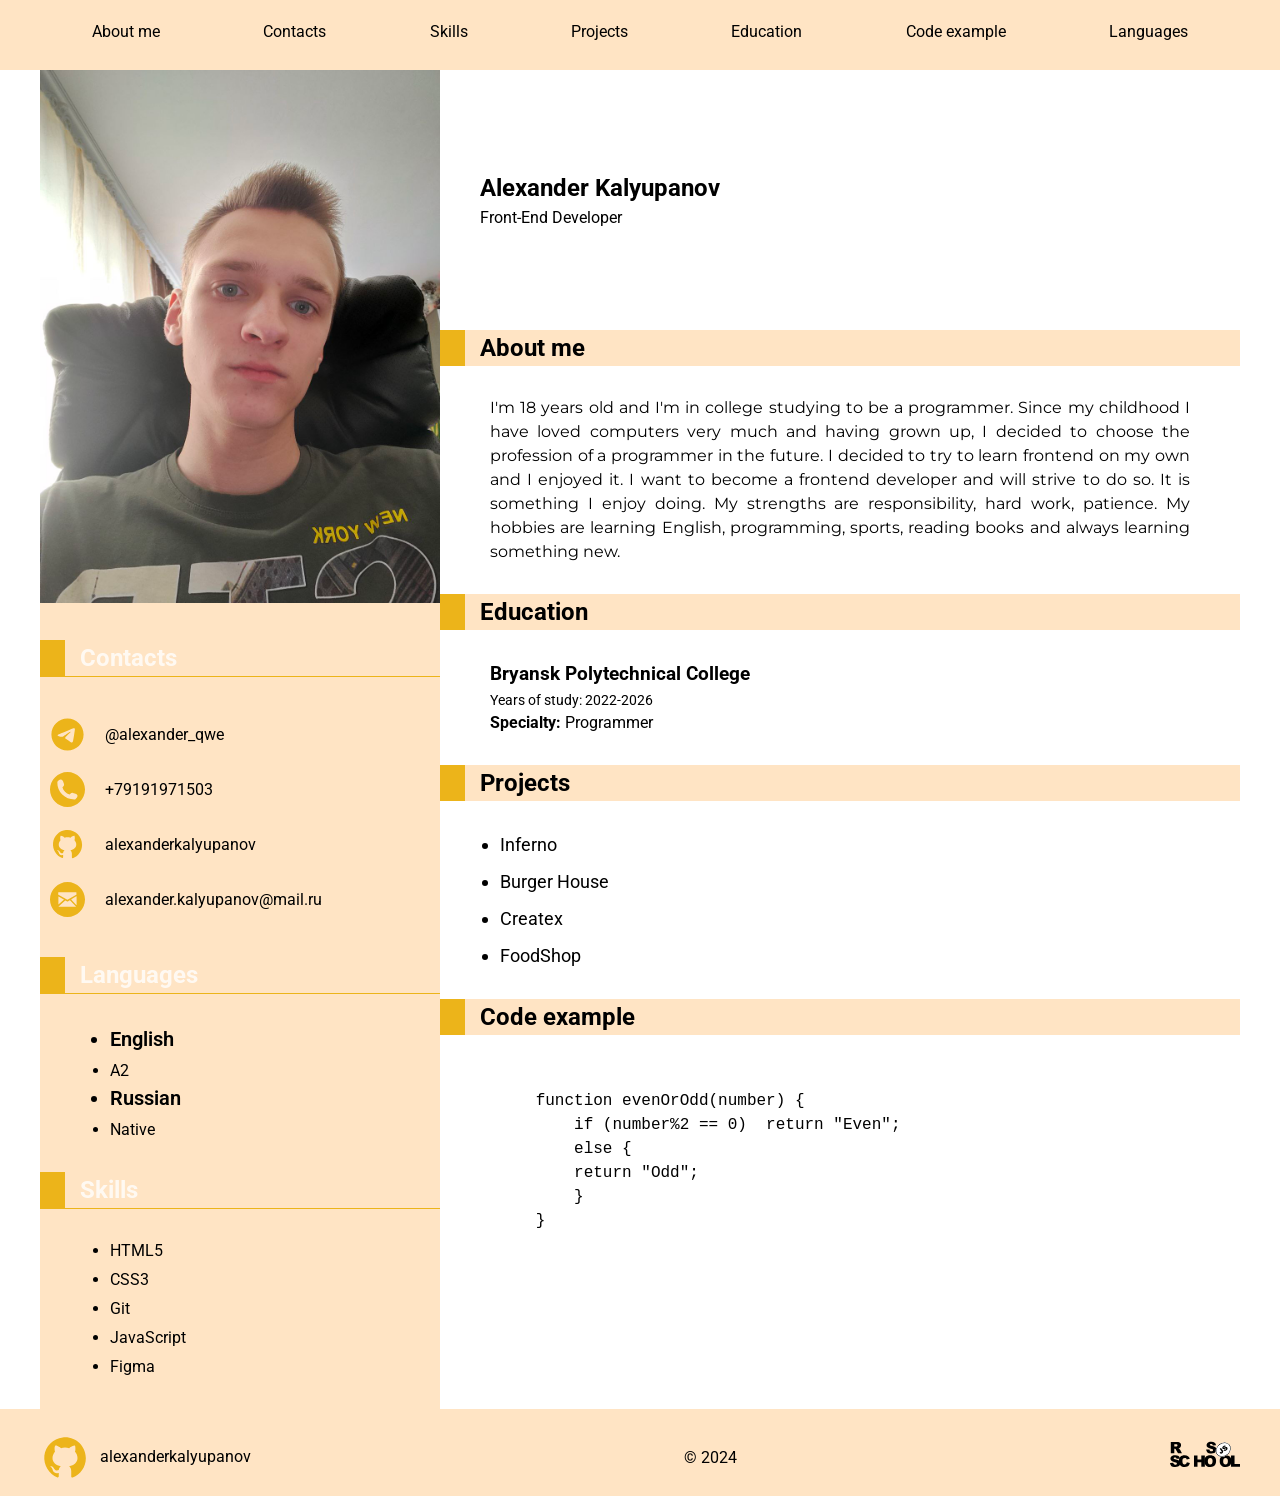
==== index.html @ 6692498a "fix: delete spaces" ====
<!DOCTYPE html>
<html lang="en">
<head>
    <meta charset="UTF-8">
    <meta name="viewport" content="width=device-width, initial-scale=1.0">
    <title>Document</title>
    <link rel="preconnect" href="https://fonts.googleapis.com">
    <link rel="preconnect" href="https://fonts.gstatic.com" crossorigin>
    <link href="https://fonts.googleapis.com/css2?family=Roboto:ital,wght@0,300;0,400;0,500;0,700;1,300;1,400;1,500;1,700&display=swap" rel="stylesheet">
    <link rel="preconnect" href="https://fonts.googleapis.com">
    <link rel="preconnect" href="https://fonts.gstatic.com" crossorigin>
    <link href="https://fonts.googleapis.com/css2?family=Montserrat:wght@100..900&display=swap" rel="stylesheet">
    <link rel="stylesheet" href="style.css">
</head>
<body>
    <header class="header">
        <div class="container">
            <nav class="nav">
                <ul class="nav-list">
                    <li class="list-item">
                        <a href="#about-me" class="list-item_link">About me</a>
                    </li>
                    <li class="list-item">
                        <a href="#contacts" class="list-item_link">Contacts</a>
                    </li>
                    <li class="list-item">
                        <a href="#skills" class="list-item_link">Skills</a>
                    </li>
                    <li class="list-item">
                        <a href="#projects" class="list-item_link">Projects</a>
                    </li>
                    <li class="list-item">
                        <a href="#education" class="list-item_link">Education</a>
                    </li>
                    <li class="list-item">
                        <a href="#code-example" class="list-item_link">Code example</a>
                    </li>
                    <li class="list-item">
                        <a href="#languages" class="list-item_link">Languages</a>
                    </li>
                </ul>
            </nav>
        </div>
    </header>
    <main class="main">
        <div class="container">
            <div class="main__box">
                <div class="left-side">
                    <div class="left-side__img">
                        <img class="left-img" src="assets/img/my_photo.jpg" alt="my photo">
                    </div>
                    <section class="contacts__info" id="contacts">
                        <div class="section__title title__left">
                            <h2>Contacts</h2>
                        </div>
                        <ul class="contacts__list">
                            <li class="contacts__item">
                                <img src="assets/icons/telegram.svg" alt="telegram logo" class="contacts__img" style="width: 35px; height: 35px;">
                                <a href="https://t.me/alexander_qwe" target="_blank" class="contacts__link">@alexander_qwe</a>
                            </li>
                            <li class="contacts__item">
                                <img src="assets/icons/phone.svg" alt="phone logo" class="contacts__img" style="width: 35px; height: 35px;">
                                <a href="tel:+79191971503" target="_blank" class="contacts__link">+79191971503</a>
                            </li>
                            <li class="contacts__item">
                                <img src="assets/icons/github.svg" alt="github logo" class="contacts__img" style="width: 35px; height: 35px;">
                                <a href="https://github.com/alexanderkalyupanov" target="_blank" class="contacts__link">alexanderkalyupanov</a>
                            </li>
                            <li class="contacts__item">
                                <img src="assets/icons/email.svg" alt="email logo"  class="contacts__img" style="width: 35px; height: 35px;">
                                <a href="mailto:alexander.kalyupanov@mail.ru" target="_blank" class="contacts__link">alexander.kalyupanov@mail.ru</a>
                            </li>
                        </ul>
                    </section>
                    <section class="languages" id="languages">
                        <div class="section__title title__left">
                            <h2>Languages</h2>
                        </div>
                        <ul class="languages__list">
                            <li class="languages__list--item">English</li>
                            <li><label class="languages__level">A2</label></li>
                            <li class="languages__list--item">Russian</li>
                            <li><label class="languages__level">Native</label></li>
                        </ul>
                    </section>
                    <section class="skills" id="skills">
                        <div class="section__title title__left">
                            <h2>Skills</h2>
                        </div>
                        <ul class="skills__list">
                            <li class="skills__list--item">HTML5</li>
                            <li class="skills__list--item">CSS3</li>
                            <li class="skills__list--item">Git</li>
                            <li class="skills__list--item">JavaScript</li>
                            <li class="skills__list--item">Figma</li>
                        </ul>
                    </section>
                </div>
                <div class="right-side">
                    <section class="side__info">
                        <h1 class="side__title">Alexander Kalyupanov</h1>
                        <p>Front-End Developer</p>
                    </section>
                    <section class="about__me" id="about-me">
                        <div class="section__title">
                            <h2>About me</h2>
                        </div>
                        <div class="about__me--content">
                            <p>I'm 18 years old and I'm in college studying to be a programmer. Since my childhood I have loved computers very much and having grown up, I decided to choose the profession of a programmer in the future. I decided to try to learn frontend on my own and I enjoyed it. I want to become a frontend developer and will strive to do so. It is something I enjoy doing. My strengths are responsibility, hard work, patience.  My hobbies are learning English, programming, sports, reading books and always learning something new.</p> 
                        </div>
                    </section>
                    <section class="education" id="education">
                        <div class="section__title">
                            <h2>Education</h2>
                        </div>
                        <div class="education__info">
                            <h3 class="education__title">Bryansk Polytechnical College</h3>
                            <p class="education__term-study">Years of study: 2022-2026</p>
                            <p class="education__specialty"><b>Specialty:</b> Programmer</p>
                        </div>
                    </section>
                    <section class="projects" id="projects">
                        <div class="section__title">
                            <h2>Projects</h2>
                        </div>
                        <div class="projects__info">
                            <ul class="projects__list">
                                <li class="projects__list--item">
                                    <a href="https://alexanderkalyupanov.github.io/frontendblok/" target="_blank" class="projects__list--link">Inferno</a>
                                </li>
                                <li class="projects__list--item">
                                    <a href="https://alexanderkalyupanov.github.io/burgers/" target="_blank" class="projects__list--link">Burger House</a>
                                </li>
                                <li class="projects__list--item">
                                    <a href="https://alexanderkalyupanov.github.io/createx/" target="_blank" class="projects__list--link">Createx</a>
                                </li>
                                <li class="projects__list--item">
                                    <a href="https://alexanderkalyupanov.github.io/food-shops/" target="_blank" class="projects__list--link">FoodShop</a>
                                </li>
                            </ul>
                        </div>
                    </section>
                    <section class="code-example" id="code-example">
                        <div class="section__title">
                            <h2>Code example</h2>
                        </div>
                        <div class="code-example__box">
                            <pre class="pre">
                                <code>
                                    function evenOrOdd(number) {
                                        if (number%2 == 0)  return "Even";
                                        else {
                                        return "Odd";
                                        }
                                    }
                                </code>
                            </pre>
                        </div>
                    </section>
                </div>
            </div>
        </div>
    </main>
    <footer class="footer">
        <div class="container">
            <div class="footer__box">
                <div class="footer__item">
                    <img src="assets/icons/github.svg" alt="github logo" class="contacts__img" style="width: 50px; height: 50px;">
                    <a href="https://github.com/alexanderkalyupanov" target="_blank" class="footer__link">alexanderkalyupanov</a>
                </div>
                <div class="footer__item">
                    <p class="footer__year">© 2024</p>
                </div>
                <div class="footer__item">
                    <a href="https://rs.school/courses/javascript-ru" target="_blank" >
                        <img src="assets/icons/rsschool-logo.svg" alt="rsschool logo" class="footer__logo" style="width: 70px; height: 70px;">
                    </a>
                </div>
            </div>
        </div>
    </footer>
</body>
</html>
---- style.css ----
* {
    box-sizing: border-box;
    margin: 0;
    padding: 0;
}

html {
    scroll-behavior: smooth;
}

body {
    font-family: 'Roboto', sans-serif;
    font-size: 16px;
    line-height: 1.5;
    font-weight: 400;
}

.container {
    max-width: 1200px;
    margin: 0 auto;
}

.header {
    background-color: bisque;
    min-height: 70px;
}

.nav-list {
    display: flex;
    flex-wrap: wrap;
    justify-content: space-around;
    align-items: center;
    margin: 0;
    list-style: none;
    padding-top: 20px;
}

.list-item_link {
    text-decoration: none;
    color: black;
    cursor: pointer;
    transition: 0.3s;
}

.list-item_link:after,
.footer__link::after {
    display: block; 
    line-height: 1px;
    content: ""; 
    height: 2px; 
    width: 0%; 
    background-color: rgb(236, 180, 26); 
    transition: width 0.4s ease-in-out;
}

.list-item_link:hover:after,
.list-item_link:focus:after,
.footer__link:hover:after,
.footer__link:focus:after {
    width: 100%;
}

.main__box {
    display: grid;
    grid-template-columns: 400px 1fr;
}

.left-img {
    width: 400px;
}

.side__info {
    margin: 100px 40px;
}

.section__title {
    background-color: bisque;
    position: relative;
    font-weight: 600;
    padding-left: 40px;
    margin-bottom: 30px;
}

.section__title h2 {
    font-size: 24px;
    margin: 0;
    padding: 0;
}

.section__title::before {
    position: absolute;
    content: "";
    left: 0;
    top: 0;
    width: 25px;
    height: 100%;
    background-color: rgb(236, 180, 26);
}

.about__me--content {
    font-family: "Montserrat", sans-serif;
    padding: 0 50px;
    text-align: justify;
}

.about__me--content p {
    margin-bottom: 30px;
}

.left-side {
    background-color: bisque;
}

.contacts__img path {
    fill: rgb(236, 180, 26);
}

.contacts__list {
    display: flex;
    flex-direction: column;
    margin-bottom: 30px;
}

.contacts__item {
    padding: 10px;
    list-style-type: none;
    display: flex;
    align-items: center;
}

.contacts__link {
    text-decoration: none;
    color: black;
    cursor: pointer;
    margin-left: 20px;
}

.title__left {
    color: #ffffffc7;
    border-bottom: 1px solid rgb(236, 180, 26);
}

.title__left:first-child {
    margin-top: 30px;
}

.languages__list {
    padding-left: 70px;
    margin-bottom: 30px;
}

.languages__list--item {
    font-size: 20px;
    font-weight: 600;
    margin-bottom: 5px;
}

.languages__level {
    margin: 0;
}

.skills__list {
    padding-left: 70px;
    margin-bottom: 30px;
}

.skills__list--item {
    margin-bottom: 5px;
}

.education__info {
    padding: 0px 50px;
    margin-bottom: 30px;
}

.education__title {
    margin-bottom: 2px;
}

.education__term-study {
    font-size: 14px;
}

.projects__info {
    padding: 0 60px;
    margin-bottom: 30px;
}

.projects__list--item {
    font-size: 18px;
    margin-bottom: 10px;
}

.projects__list--link {
    text-decoration: none;
    color: black;
    cursor: pointer;
}

.pre {
    margin-left: -250px;
}

.footer {
    background-color: bisque;
    min-height: 70px;
}

.footer__box {
    display: flex;
    padding-top: 10px;
    justify-content: space-between;
    align-items: center;
}


.footer__item {
    display: flex;
    align-items: center;
}

.footer__link {
    transition: 0.3s;
    margin-left: 10px;
    text-decoration: none;
    color: black;
    cursor: pointer;
}
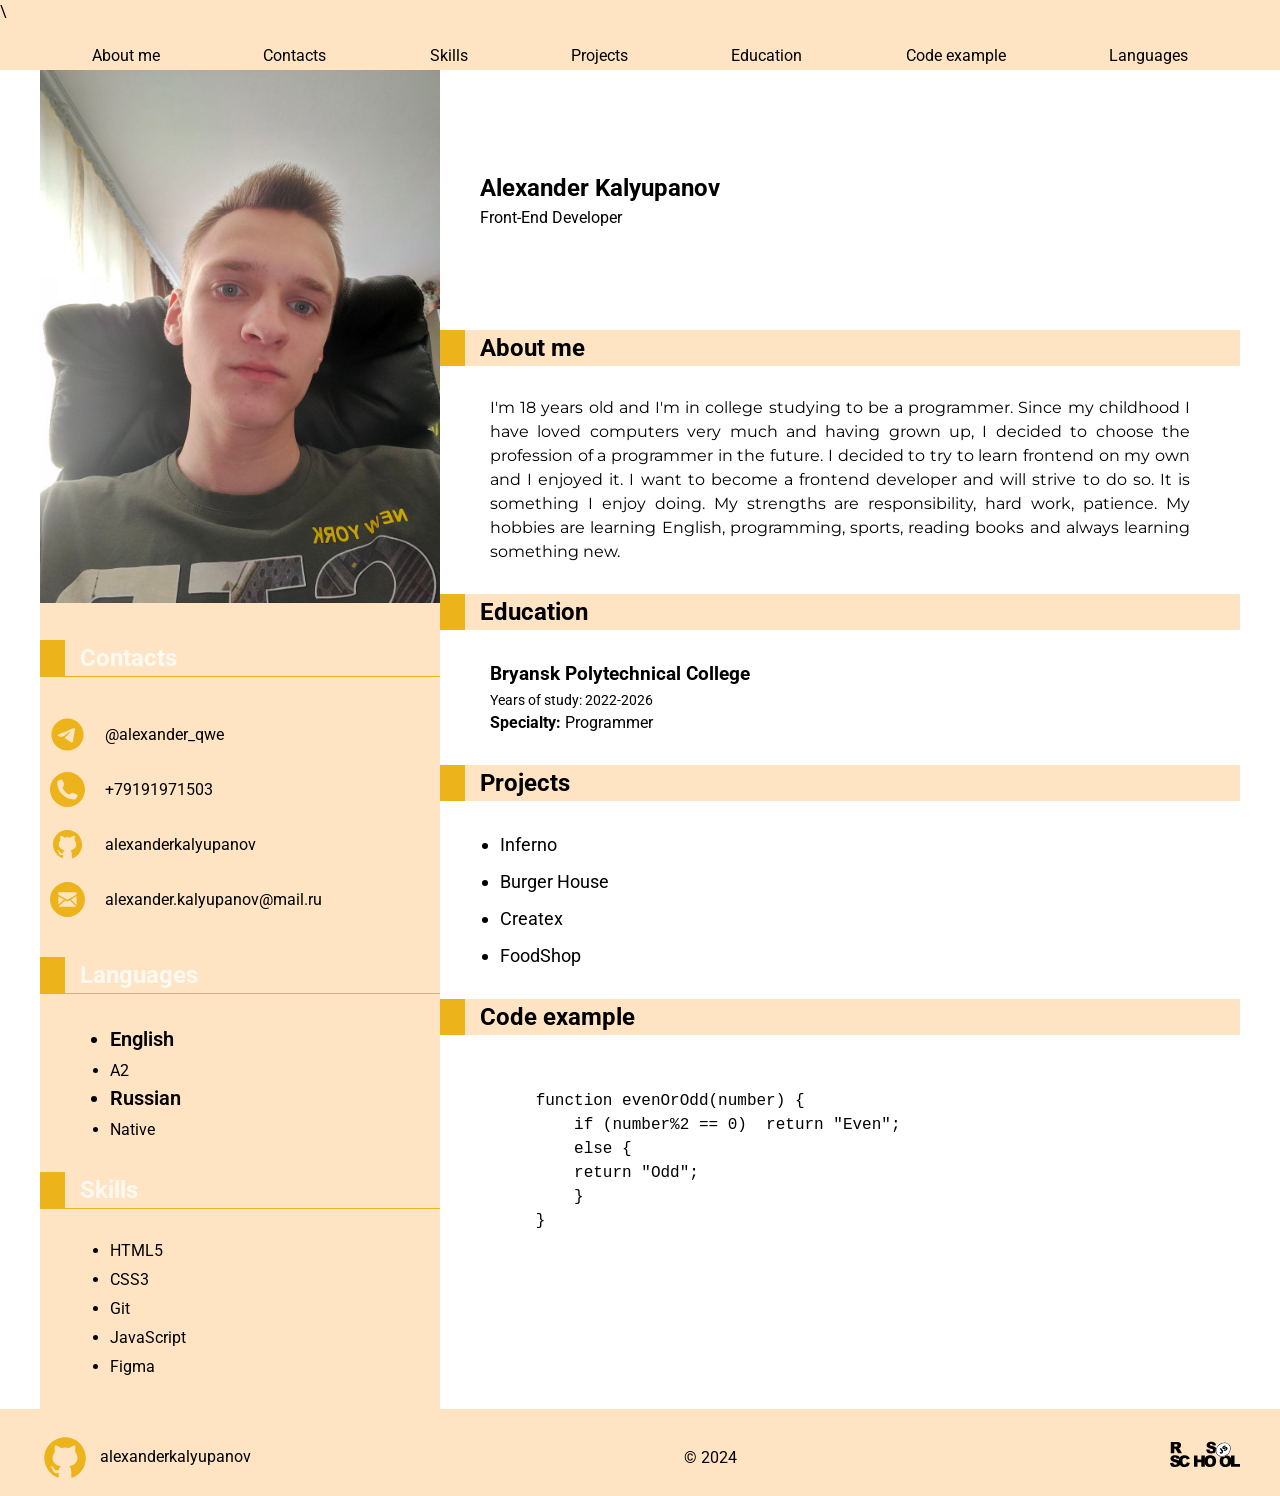
==== commit 4a0e3196: "fix: del two spaces" ====
--- a/index.html
+++ b/index.html
@@ -13,7 +13,7 @@
     <link rel="stylesheet" href="style.css">
 </head>
 <body>
-    <header class="header">
+    <header class="header">\
         <div class="container">
             <nav class="nav">
                 <ul class="nav-list">
@@ -55,19 +55,19 @@
                         </div>
                         <ul class="contacts__list">
                             <li class="contacts__item">
-                                <img src="assets/icons/telegram.svg" alt="telegram logo" class="contacts__img" style="width: 35px; height: 35px;">
+                                <img src="assets/icons/telegram.svg" alt="telegram logo" class="contacts__img">
                                 <a href="https://t.me/alexander_qwe" target="_blank" class="contacts__link">@alexander_qwe</a>
                             </li>
                             <li class="contacts__item">
-                                <img src="assets/icons/phone.svg" alt="phone logo" class="contacts__img" style="width: 35px; height: 35px;">
+                                <img src="assets/icons/phone.svg" alt="phone logo" class="contacts__img">
                                 <a href="tel:+79191971503" target="_blank" class="contacts__link">+79191971503</a>
                             </li>
                             <li class="contacts__item">
-                                <img src="assets/icons/github.svg" alt="github logo" class="contacts__img" style="width: 35px; height: 35px;">
+                                <img src="assets/icons/github.svg" alt="github logo" class="contacts__img">
                                 <a href="https://github.com/alexanderkalyupanov" target="_blank" class="contacts__link">alexanderkalyupanov</a>
                             </li>
                             <li class="contacts__item">
-                                <img src="assets/icons/email.svg" alt="email logo"  class="contacts__img" style="width: 35px; height: 35px;">
+                                <img src="assets/icons/email.svg" alt="email logo"  class="contacts__img">
                                 <a href="mailto:alexander.kalyupanov@mail.ru" target="_blank" class="contacts__link">alexander.kalyupanov@mail.ru</a>
                             </li>
                         </ul>
@@ -165,7 +165,7 @@
         <div class="container">
             <div class="footer__box">
                 <div class="footer__item">
-                    <img src="assets/icons/github.svg" alt="github logo" class="contacts__img" style="width: 50px; height: 50px;">
+                    <img src="assets/icons/github.svg" alt="github logo" class="contacts__img">
                     <a href="https://github.com/alexanderkalyupanov" target="_blank" class="footer__link">alexanderkalyupanov</a>
                 </div>
                 <div class="footer__item">
@@ -173,7 +173,7 @@
                 </div>
                 <div class="footer__item">
                     <a href="https://rs.school/courses/javascript-ru" target="_blank" >
-                        <img src="assets/icons/rsschool-logo.svg" alt="rsschool logo" class="footer__logo" style="width: 70px; height: 70px;">
+                        <img src="assets/icons/rsschool-logo.svg" alt="rsschool logo" class="footer__logo">
                     </a>
                 </div>
             </div>
--- a/style.css
+++ b/style.css
@@ -1,229 +1,242 @@
-
 * {
-    box-sizing: border-box;
-    margin: 0;
-    padding: 0;
+  box-sizing: border-box;
+  margin: 0;
+  padding: 0;
 }
 
 html {
-    scroll-behavior: smooth;
+  scroll-behavior: smooth;
 }
 
 body {
-    font-family: 'Roboto', sans-serif;
-    font-size: 16px;
-    line-height: 1.5;
-    font-weight: 400;
+  font-family: "Roboto", sans-serif;
+  font-size: 16px;
+  line-height: 1.5;
+  font-weight: 400;
 }
 
 .container {
-    max-width: 1200px;
-    margin: 0 auto;
+  max-width: 1200px;
+  margin: 0 auto;
 }
 
 .header {
-    background-color: bisque;
-    min-height: 70px;
+  background-color: bisque;
+  min-height: 70px;
 }
 
 .nav-list {
-    display: flex;
-    flex-wrap: wrap;
-    justify-content: space-around;
-    align-items: center;
-    margin: 0;
-    list-style: none;
-    padding-top: 20px;
+  display: flex;
+  flex-wrap: wrap;
+  justify-content: space-around;
+  align-items: center;
+  margin: 0;
+  list-style: none;
+  padding-top: 20px;
 }
 
 .list-item_link {
-    text-decoration: none;
-    color: black;
-    cursor: pointer;
-    transition: 0.3s;
+  text-decoration: none;
+  color: black;
+  cursor: pointer;
+  transition: 0.3s;
 }
 
 .list-item_link:after,
 .footer__link::after {
-    display: block; 
-    line-height: 1px;
-    content: ""; 
-    height: 2px; 
-    width: 0%; 
-    background-color: rgb(236, 180, 26); 
-    transition: width 0.4s ease-in-out;
+  display: block;
+  line-height: 1px;
+  content: "";
+  height: 2px;
+  width: 0%;
+  background-color: rgb(236, 180, 26);
+  transition: width 0.4s ease-in-out;
 }
 
 .list-item_link:hover:after,
 .list-item_link:focus:after,
 .footer__link:hover:after,
 .footer__link:focus:after {
-    width: 100%;
+  width: 100%;
 }
 
 .main__box {
-    display: grid;
-    grid-template-columns: 400px 1fr;
+  display: grid;
+  grid-template-columns: 400px 1fr;
 }
 
 .left-img {
-    width: 400px;
+  width: 400px;
 }
 
 .side__info {
-    margin: 100px 40px;
+  margin: 100px 40px;
 }
 
 .section__title {
-    background-color: bisque;
-    position: relative;
-    font-weight: 600;
-    padding-left: 40px;
-    margin-bottom: 30px;
+  background-color: bisque;
+  position: relative;
+  font-weight: 600;
+  padding-left: 40px;
+  margin-bottom: 30px;
 }
 
 .section__title h2 {
-    font-size: 24px;
-    margin: 0;
-    padding: 0;
+  font-size: 24px;
+  margin: 0;
+  padding: 0;
 }
 
 .section__title::before {
-    position: absolute;
-    content: "";
-    left: 0;
-    top: 0;
-    width: 25px;
-    height: 100%;
-    background-color: rgb(236, 180, 26);
+  position: absolute;
+  content: "";
+  left: 0;
+  top: 0;
+  width: 25px;
+  height: 100%;
+  background-color: rgb(236, 180, 26);
 }
 
 .about__me--content {
-    font-family: "Montserrat", sans-serif;
-    padding: 0 50px;
-    text-align: justify;
+  font-family: "Montserrat", sans-serif;
+  padding: 0 50px;
+  text-align: justify;
 }
 
 .about__me--content p {
-    margin-bottom: 30px;
+  margin-bottom: 30px;
 }
 
 .left-side {
-    background-color: bisque;
+  background-color: bisque;
+}
+
+.contacts__img {
+  width: 50px;
+  height: 50px;
 }
 
 .contacts__img path {
-    fill: rgb(236, 180, 26);
+  fill: rgb(236, 180, 26);
 }
 
 .contacts__list {
-    display: flex;
-    flex-direction: column;
-    margin-bottom: 30px;
+  display: flex;
+  flex-direction: column;
+  margin-bottom: 30px;
 }
 
 .contacts__item {
-    padding: 10px;
-    list-style-type: none;
-    display: flex;
-    align-items: center;
+  padding: 10px;
+  list-style-type: none;
+  display: flex;
+  align-items: center;
+}
+
+.contacts__item img {
+  width: 35px;
+  height: 35px;
 }
 
 .contacts__link {
-    text-decoration: none;
-    color: black;
-    cursor: pointer;
-    margin-left: 20px;
+  text-decoration: none;
+  color: black;
+  cursor: pointer;
+  margin-left: 20px;
 }
 
 .title__left {
-    color: #ffffffc7;
-    border-bottom: 1px solid rgb(236, 180, 26);
+  color: #ffffffc7;
+  border-bottom: 1px solid rgb(236, 180, 26);
 }
 
 .title__left:first-child {
-    margin-top: 30px;
+  margin-top: 30px;
 }
 
 .languages__list {
-    padding-left: 70px;
-    margin-bottom: 30px;
+  padding-left: 70px;
+  margin-bottom: 30px;
 }
 
 .languages__list--item {
-    font-size: 20px;
-    font-weight: 600;
-    margin-bottom: 5px;
+  font-size: 20px;
+  font-weight: 600;
+  margin-bottom: 5px;
 }
 
 .languages__level {
-    margin: 0;
+  margin: 0;
 }
 
 .skills__list {
-    padding-left: 70px;
-    margin-bottom: 30px;
+  padding-left: 70px;
+  margin-bottom: 30px;
 }
 
 .skills__list--item {
-    margin-bottom: 5px;
+  margin-bottom: 5px;
 }
 
 .education__info {
-    padding: 0px 50px;
-    margin-bottom: 30px;
+  padding: 0px 50px;
+  margin-bottom: 30px;
 }
 
 .education__title {
-    margin-bottom: 2px;
+  margin-bottom: 2px;
 }
 
 .education__term-study {
-    font-size: 14px;
+  font-size: 14px;
 }
 
 .projects__info {
-    padding: 0 60px;
-    margin-bottom: 30px;
+  padding: 0 60px;
+  margin-bottom: 30px;
 }
 
 .projects__list--item {
-    font-size: 18px;
-    margin-bottom: 10px;
+  font-size: 18px;
+  margin-bottom: 10px;
 }
 
 .projects__list--link {
-    text-decoration: none;
-    color: black;
-    cursor: pointer;
+  text-decoration: none;
+  color: black;
+  cursor: pointer;
 }
 
 .pre {
-    margin-left: -250px;
+  margin-left: -250px;
 }
 
 .footer {
-    background-color: bisque;
-    min-height: 70px;
+  background-color: bisque;
+  min-height: 70px;
 }
 
 .footer__box {
-    display: flex;
-    padding-top: 10px;
-    justify-content: space-between;
-    align-items: center;
-}
-
+  display: flex;
+  padding-top: 10px;
+  justify-content: space-between;
+  align-items: center;
+}
 
 .footer__item {
-    display: flex;
-    align-items: center;
+  display: flex;
+  align-items: center;
+}
+
+.footer__logo {
+  width: 70px;
+  height: 70px;
 }
 
 .footer__link {
-    transition: 0.3s;
-    margin-left: 10px;
-    text-decoration: none;
-    color: black;
-    cursor: pointer;
-}+  transition: 0.3s;
+  margin-left: 10px;
+  text-decoration: none;
+  color: black;
+  cursor: pointer;
+}
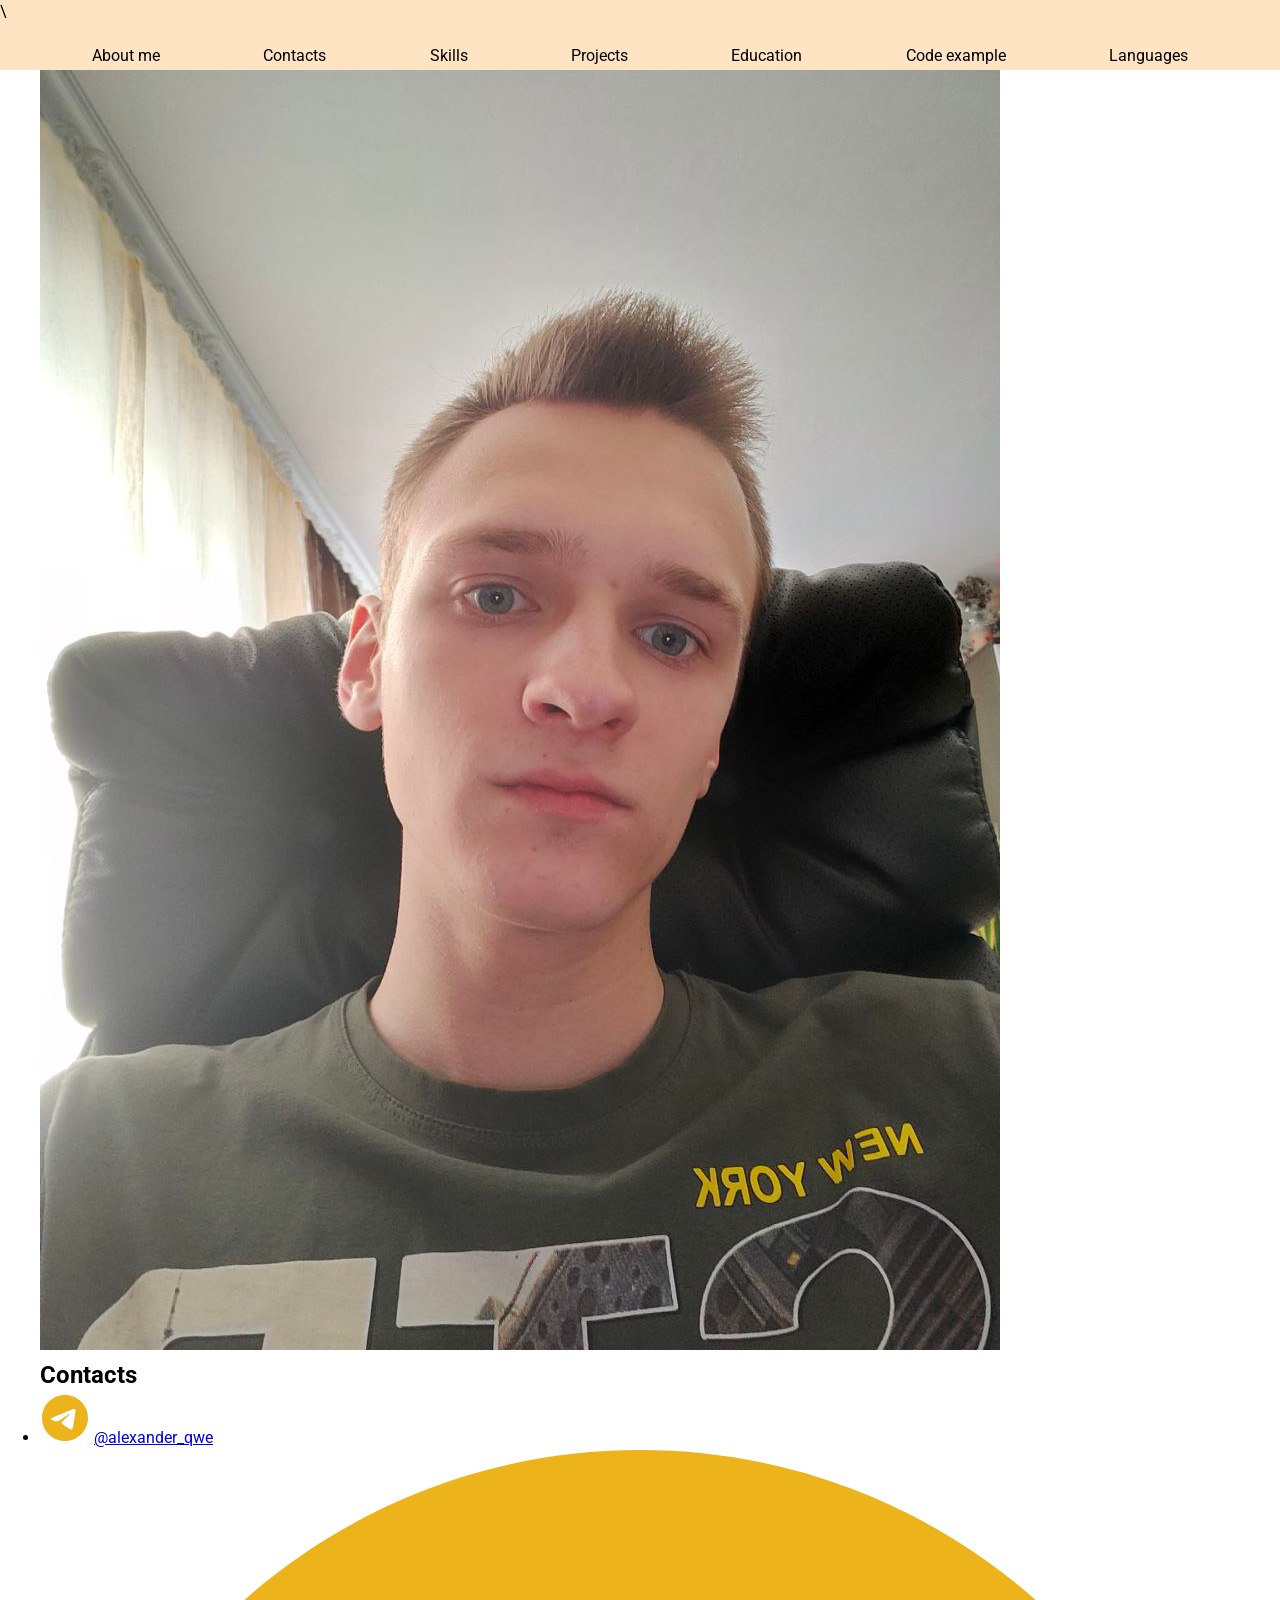
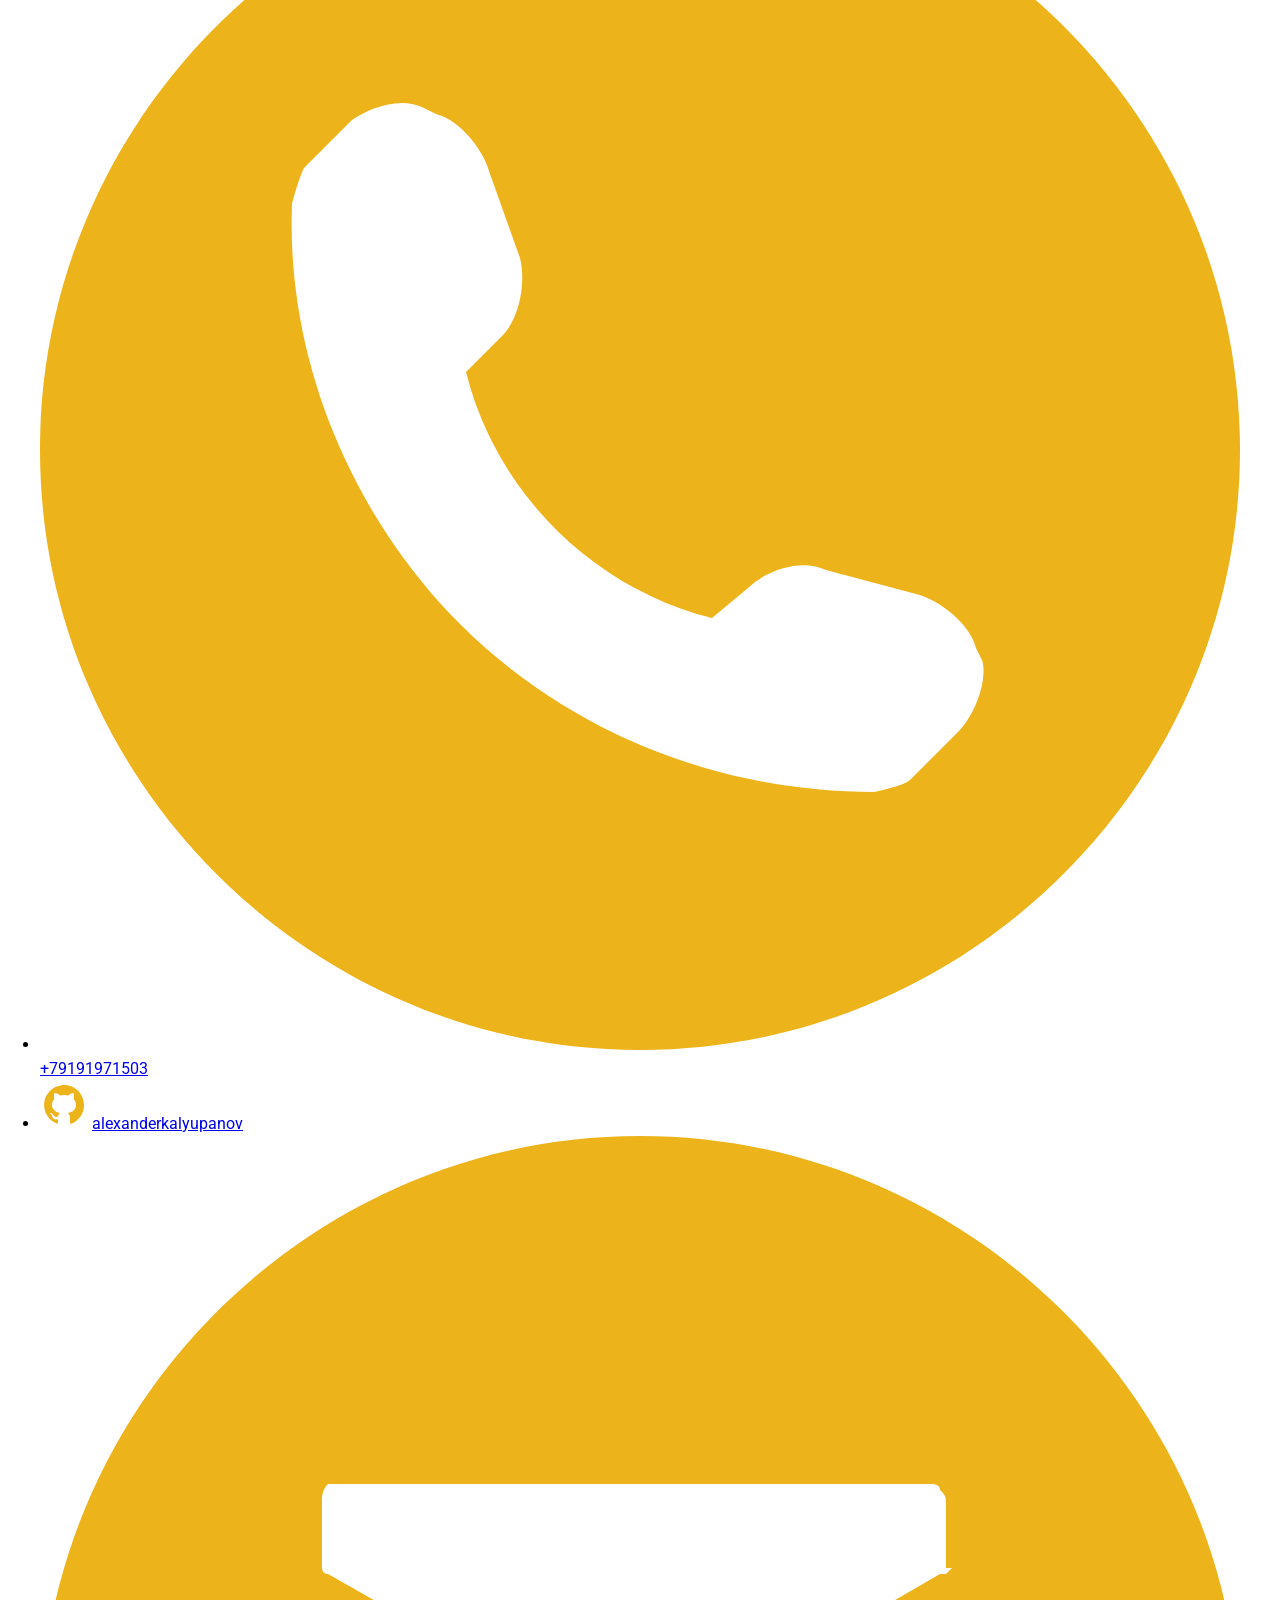
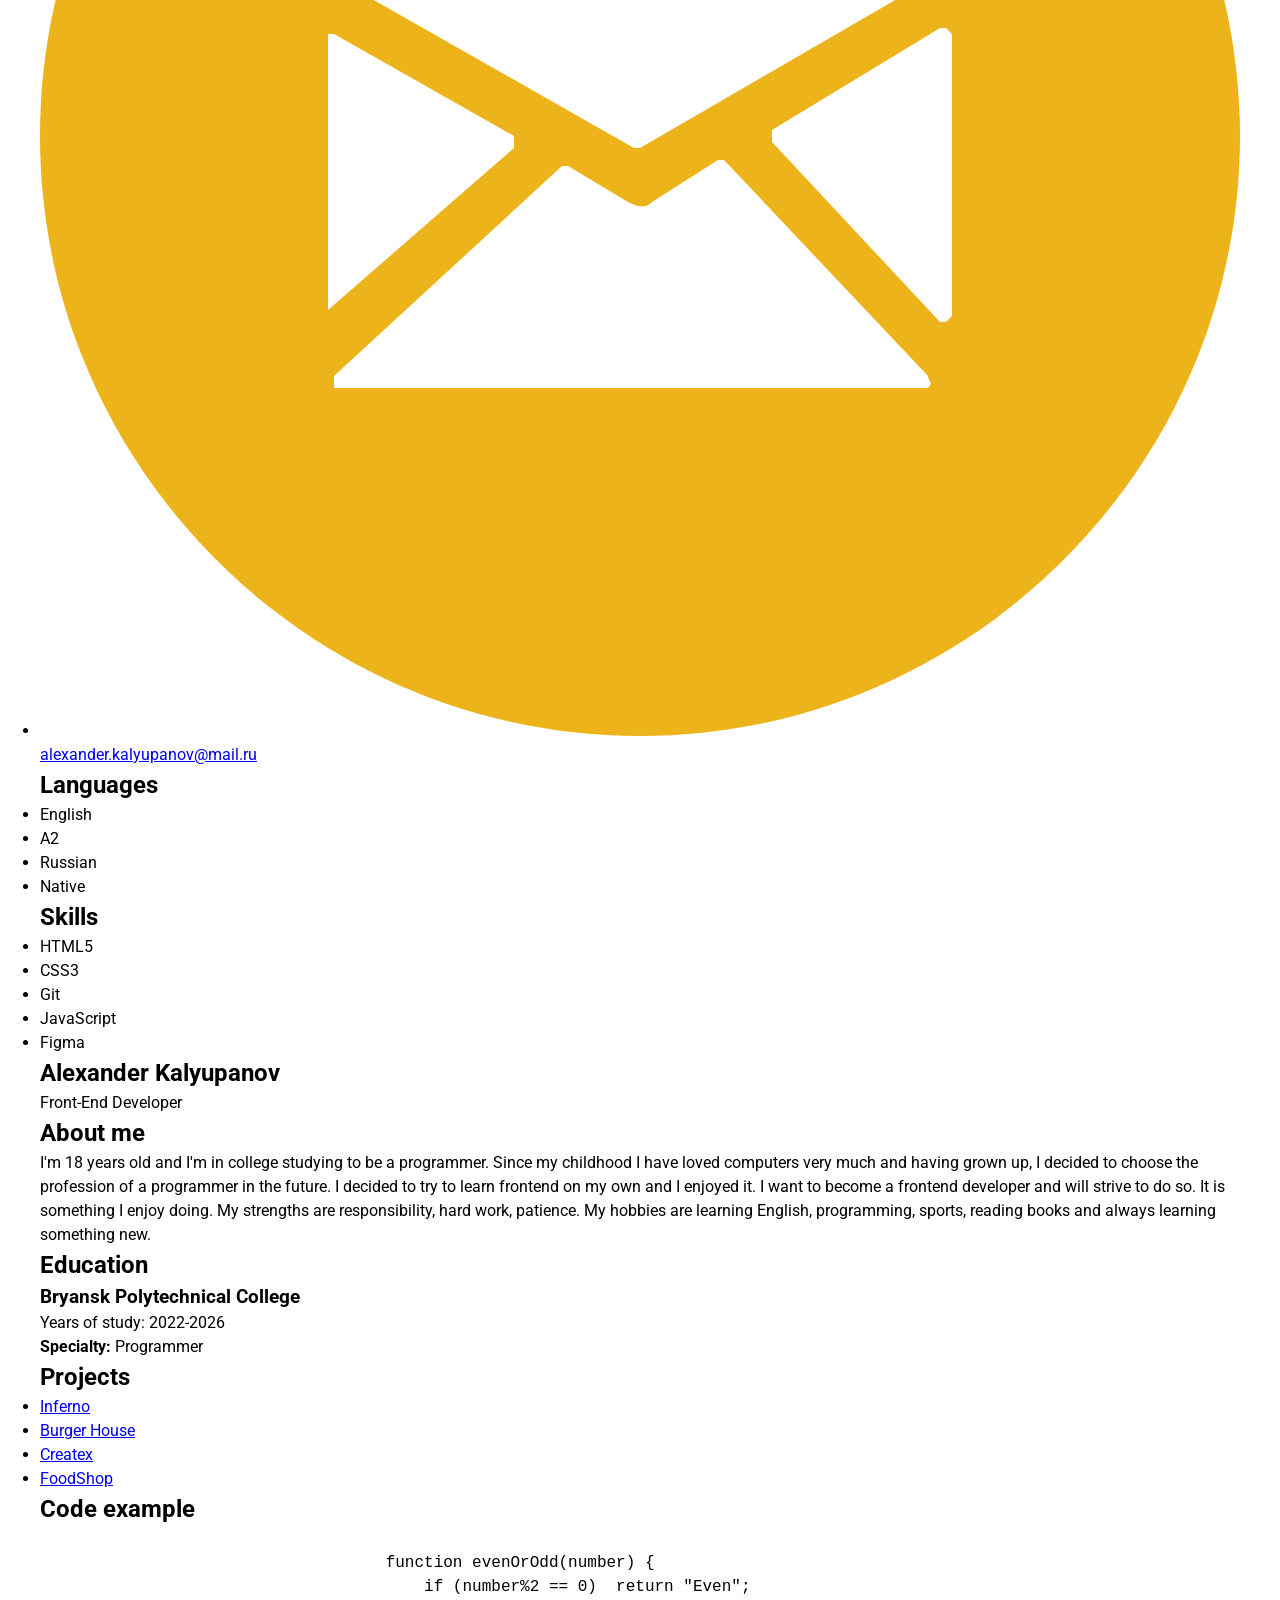
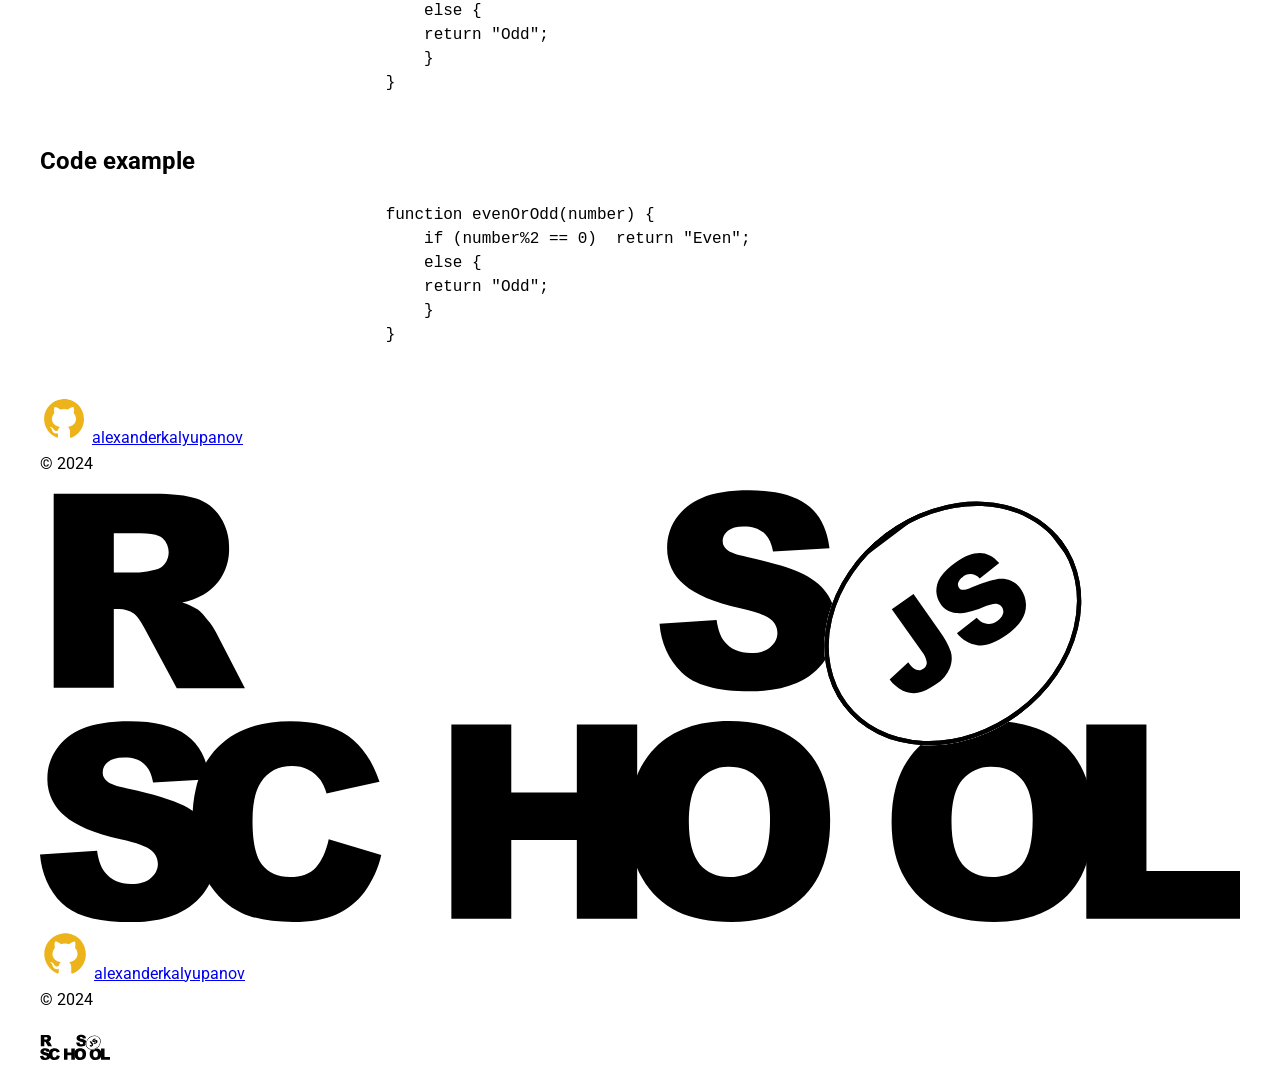
==== commit 98a5c3a6: "fix: merge conflicts" ====
--- a/index.html
+++ b/index.html
@@ -18,25 +18,25 @@
             <nav class="nav">
                 <ul class="nav-list">
                     <li class="list-item">
-                        <a href="#about-me" class="list-item_link">About me</a>
-                    </li>
-                    <li class="list-item">
-                        <a href="#contacts" class="list-item_link">Contacts</a>
-                    </li>
-                    <li class="list-item">
-                        <a href="#skills" class="list-item_link">Skills</a>
-                    </li>
-                    <li class="list-item">
-                        <a href="#projects" class="list-item_link">Projects</a>
-                    </li>
-                    <li class="list-item">
-                        <a href="#education" class="list-item_link">Education</a>
-                    </li>
-                    <li class="list-item">
-                        <a href="#code-example" class="list-item_link">Code example</a>
-                    </li>
-                    <li class="list-item">
-                        <a href="#languages" class="list-item_link">Languages</a>
+                        <a href="#about-meabout-me" class="list-item_link">About me</a>
+                    </li>
+                    <li class="list-item">
+                        <a href="#contactscontacts" class="list-item_link">Contacts</a>
+                    </li>
+                    <li class="list-item">
+                        <a href="#skillsskills" class="list-item_link">Skills</a>
+                    </li>
+                    <li class="list-item">
+                        <a href="#projectsprojects" class="list-item_link">Projects</a>
+                    </li>
+                    <li class="list-item">
+                        <a href="#educationeducation" class="list-item_link">Education</a>
+                    </li>
+                    <li class="list-item">
+                        <a href="#code-examplecode-example" class="list-item_link">Code example</a>
+                    </li>
+                    <li class="list-item">
+                        <a href="#languageslanguages" class="list-item_link">Languages</a>
                     </li>
                 </ul>
             </nav>
@@ -73,6 +73,7 @@
                         </ul>
                     </section>
                     <section class="languages" id="languages">
+                    <section class="languages" id="languages">
                         <div class="section__title title__left">
                             <h2>Languages</h2>
                         </div>
@@ -83,6 +84,7 @@
                             <li><label class="languages__level">Native</label></li>
                         </ul>
                     </section>
+                    <section class="skills" id="skills">
                     <section class="skills" id="skills">
                         <div class="section__title title__left">
                             <h2>Skills</h2>
@@ -109,6 +111,7 @@
                             <p>I'm 18 years old and I'm in college studying to be a programmer. Since my childhood I have loved computers very much and having grown up, I decided to choose the profession of a programmer in the future. I decided to try to learn frontend on my own and I enjoyed it. I want to become a frontend developer and will strive to do so. It is something I enjoy doing. My strengths are responsibility, hard work, patience.  My hobbies are learning English, programming, sports, reading books and always learning something new.</p> 
                         </div>
                     </section>
+                    <section class="education" id="education">
                     <section class="education" id="education">
                         <div class="section__title">
                             <h2>Education</h2>
@@ -157,6 +160,24 @@
                             </pre>
                         </div>
                     </section>
+                    <section class="code-example" id="code-example">
+                        <div class="section__title">
+                            <h2>Code example</h2>
+                        </div>
+                        <div class="code-example__box">
+                            <pre class="pre">
+                                <code>
+                                    function evenOrOdd(number) {
+                                        if (number%2 == 0)  return "Even";
+                                        else {
+                                        return "Odd";
+                                        }
+                                    }
+                                </code>
+                            </pre>
+             
+                        </div>
+                    </section>
                 </div>
             </div>
         </div>
@@ -174,6 +195,24 @@
                 <div class="footer__item">
                     <a href="https://rs.school/courses/javascript-ru" target="_blank" >
                         <img src="assets/icons/rsschool-logo.svg" alt="rsschool logo" class="footer__logo">
+                    </a>
+                </div>
+            </div>
+        </div>
+    </footer>
+    <footer class="footer">
+        <div class="container">
+            <div class="footer__box">
+                <div class="footer__item">
+                    <img src="assets/icons/github.svg" alt="github logo" class="contacts__img" style="width: 50px; height: 50px;">
+                    <a href="https://github.com/alexanderkalyupanov" target="_blank" class="footer__link">alexanderkalyupanov</a>
+                </div>
+                <div class="footer__item">
+                    <p class="footer__year">© 2024</p>
+                </div>
+                <div class="footer__item">
+                    <a href="https://rs.school/courses/javascript-ru" target="_blank" >
+                        <img src="assets/icons/rsschool-logo.svg" alt="rsschool logo" class="footer__logo" style="width: 70px; height: 70px;">
                     </a>
                 </div>
             </div>
@@ -182,3 +221,5 @@
 </body>
 </html>
 
+
+
--- a/style.css
+++ b/style.css
@@ -6,6 +6,10 @@
 
 html {
   scroll-behavior: smooth;
+}
+
+html {
+    scroll-behavior: smooth;
 }
 
 body {
@@ -40,6 +44,10 @@
   color: black;
   cursor: pointer;
   transition: 0.3s;
+    text-decoration: none;
+    color: black;
+    cursor: pointer;
+    transition: 0.3s;
 }
 
 .list-item_link:after,
@@ -51,6 +59,15 @@
   width: 0%;
   background-color: rgb(236, 180, 26);
   transition: width 0.4s ease-in-out;
+.list-item_link:after,
+.footer__link::after {
+    display: block; 
+    line-height: 1px;
+    content: ""; 
+    height: 2px; 
+    width: 0%; 
+    background-color: rgb(236, 180, 26); 
+    transition: width 0.4s ease-in-out;
 }
 
 .list-item_link:hover:after,
@@ -58,6 +75,10 @@
 .footer__link:hover:after,
 .footer__link:focus:after {
   width: 100%;
+.list-item_link:focus:after,
+.footer__link:hover:after,
+.footer__link:focus:after {
+    width: 100%;
 }
 
 .main__box {
@@ -124,6 +145,9 @@
   display: flex;
   flex-direction: column;
   margin-bottom: 30px;
+    display: flex;
+    flex-direction: column;
+    margin-bottom: 30px;
 }
 
 .contacts__item {
@@ -154,9 +178,15 @@
   margin-top: 30px;
 }
 
+.title__left:first-child {
+    margin-top: 30px;
+}
+
 .languages__list {
   padding-left: 70px;
   margin-bottom: 30px;
+    padding-left: 70px;
+    margin-bottom: 30px;
 }
 
 .languages__list--item {
@@ -172,6 +202,8 @@
 .skills__list {
   padding-left: 70px;
   margin-bottom: 30px;
+    padding-left: 70px;
+    margin-bottom: 30px;
 }
 
 .skills__list--item {
@@ -240,3 +272,34 @@
   color: black;
   cursor: pointer;
 }
+
+
+.pre {
+    margin-left: -250px;
+}
+
+.footer {
+    background-color: bisque;
+    min-height: 70px;
+}
+
+.footer__box {
+    display: flex;
+    padding-top: 10px;
+    justify-content: space-between;
+    align-items: center;
+}
+
+
+.footer__item {
+    display: flex;
+    align-items: center;
+}
+
+.footer__link {
+    transition: 0.3s;
+    margin-left: 10px;
+    text-decoration: none;
+    color: black;
+    cursor: pointer;
+}
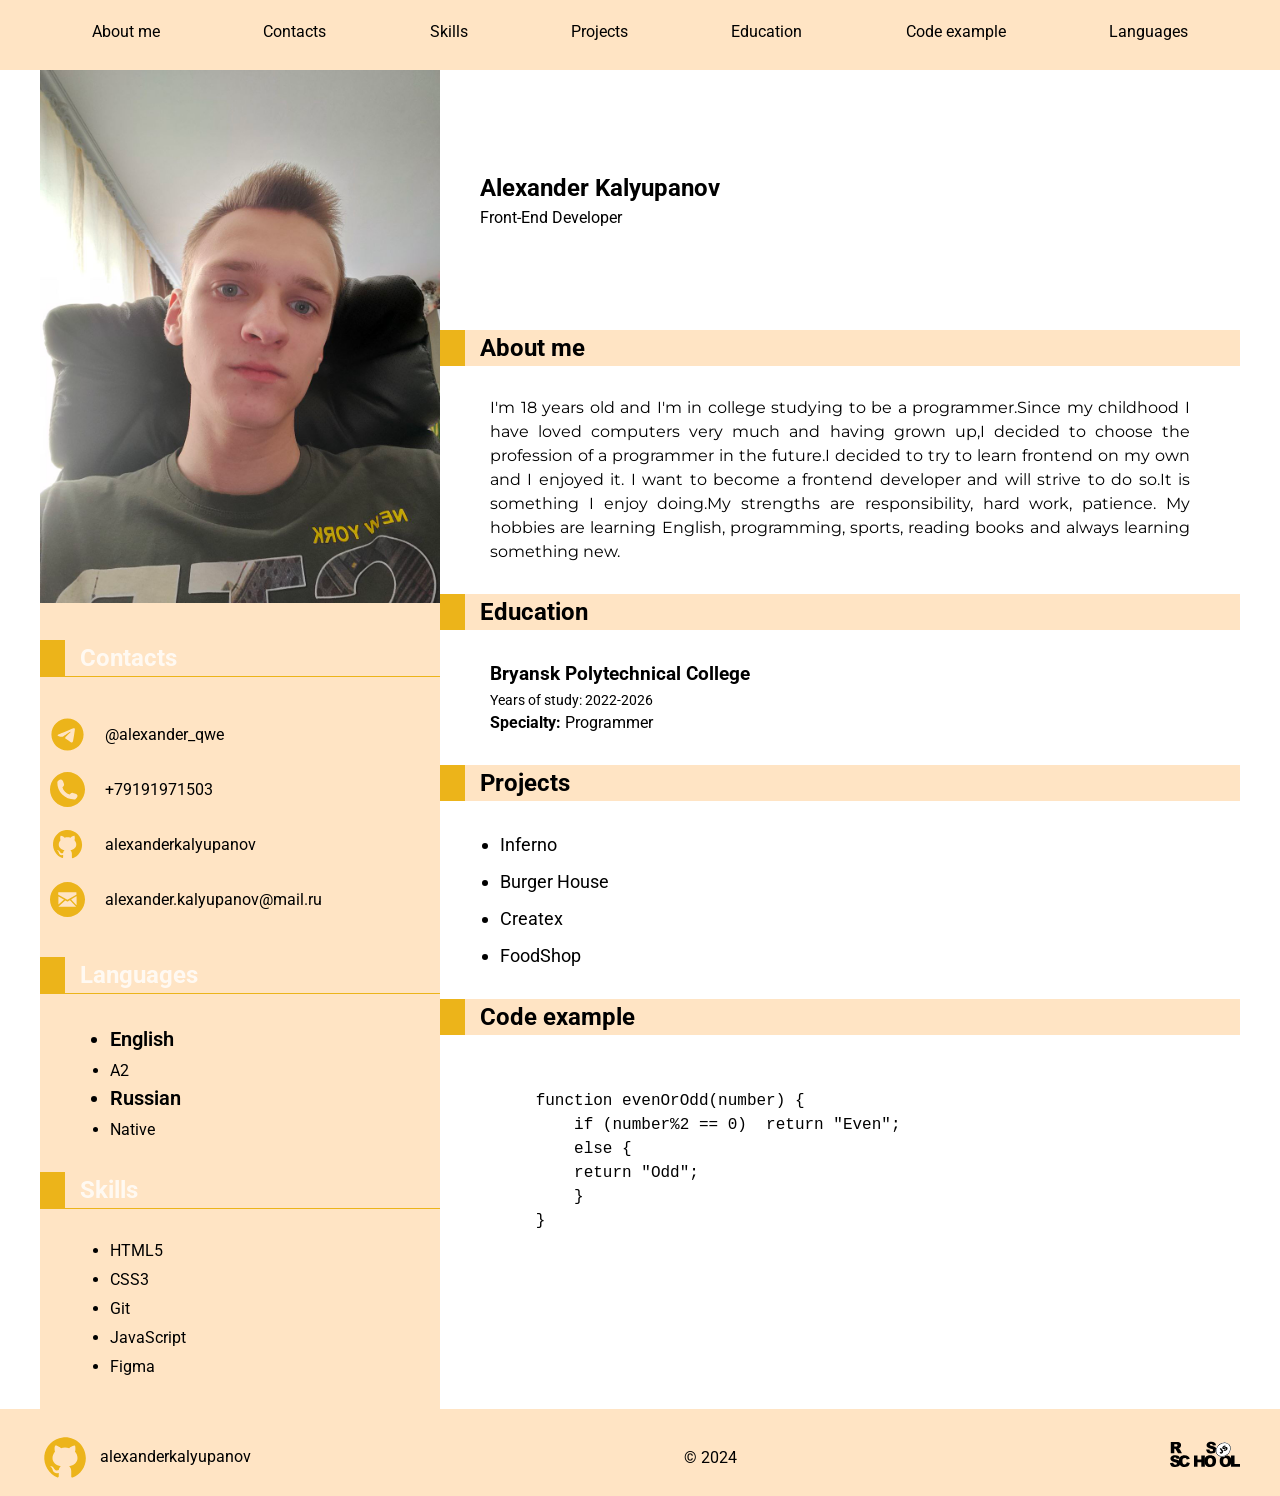
==== commit da7263ea: "fix: fix spaces" ====
--- a/index.html
+++ b/index.html
@@ -13,30 +13,30 @@
     <link rel="stylesheet" href="style.css">
 </head>
 <body>
-    <header class="header">\
+    <header class="header">
         <div class="container">
             <nav class="nav">
                 <ul class="nav-list">
                     <li class="list-item">
-                        <a href="#about-meabout-me" class="list-item_link">About me</a>
+                        <a href="#about-me" class="list-item_link">About me</a>
                     </li>
                     <li class="list-item">
-                        <a href="#contactscontacts" class="list-item_link">Contacts</a>
+                        <a href="#contacts" class="list-item_link">Contacts</a>
                     </li>
                     <li class="list-item">
-                        <a href="#skillsskills" class="list-item_link">Skills</a>
+                        <a href="#skills" class="list-item_link">Skills</a>
                     </li>
                     <li class="list-item">
-                        <a href="#projectsprojects" class="list-item_link">Projects</a>
+                        <a href="#project" class="list-item_link">Projects</a>
                     </li>
                     <li class="list-item">
-                        <a href="#educationeducation" class="list-item_link">Education</a>
+                        <a href="#education" class="list-item_link">Education</a>
                     </li>
                     <li class="list-item">
-                        <a href="#code-examplecode-example" class="list-item_link">Code example</a>
+                        <a href="#code-example" class="list-item_link">Code example</a>
                     </li>
                     <li class="list-item">
-                        <a href="#languageslanguages" class="list-item_link">Languages</a>
+                        <a href="#languages" class="list-item_link">Languages</a>
                     </li>
                 </ul>
             </nav>
@@ -73,7 +73,6 @@
                         </ul>
                     </section>
                     <section class="languages" id="languages">
-                    <section class="languages" id="languages">
                         <div class="section__title title__left">
                             <h2>Languages</h2>
                         </div>
@@ -84,7 +83,6 @@
                             <li><label class="languages__level">Native</label></li>
                         </ul>
                     </section>
-                    <section class="skills" id="skills">
                     <section class="skills" id="skills">
                         <div class="section__title title__left">
                             <h2>Skills</h2>
@@ -108,10 +106,9 @@
                             <h2>About me</h2>
                         </div>
                         <div class="about__me--content">
-                            <p>I'm 18 years old and I'm in college studying to be a programmer. Since my childhood I have loved computers very much and having grown up, I decided to choose the profession of a programmer in the future. I decided to try to learn frontend on my own and I enjoyed it. I want to become a frontend developer and will strive to do so. It is something I enjoy doing. My strengths are responsibility, hard work, patience.  My hobbies are learning English, programming, sports, reading books and always learning something new.</p> 
+                            <p>I'm 18 years old and I'm in college studying to be a programmer.Since my childhood I have loved computers very much and having grown up,I decided to choose the profession of a programmer in the future.I decided to try to learn frontend on my own and I enjoyed it. I want to become a frontend developer and will strive to do so.It is something I enjoy doing.My strengths are responsibility, hard work, patience. My hobbies are learning English, programming, sports, reading books and always learning something new.</p>
                         </div>
                     </section>
-                    <section class="education" id="education">
                     <section class="education" id="education">
                         <div class="section__title">
                             <h2>Education</h2>
@@ -160,46 +157,10 @@
                             </pre>
                         </div>
                     </section>
-                    <section class="code-example" id="code-example">
-                        <div class="section__title">
-                            <h2>Code example</h2>
-                        </div>
-                        <div class="code-example__box">
-                            <pre class="pre">
-                                <code>
-                                    function evenOrOdd(number) {
-                                        if (number%2 == 0)  return "Even";
-                                        else {
-                                        return "Odd";
-                                        }
-                                    }
-                                </code>
-                            </pre>
-             
-                        </div>
-                    </section>
                 </div>
             </div>
         </div>
     </main>
-    <footer class="footer">
-        <div class="container">
-            <div class="footer__box">
-                <div class="footer__item">
-                    <img src="assets/icons/github.svg" alt="github logo" class="contacts__img">
-                    <a href="https://github.com/alexanderkalyupanov" target="_blank" class="footer__link">alexanderkalyupanov</a>
-                </div>
-                <div class="footer__item">
-                    <p class="footer__year">© 2024</p>
-                </div>
-                <div class="footer__item">
-                    <a href="https://rs.school/courses/javascript-ru" target="_blank" >
-                        <img src="assets/icons/rsschool-logo.svg" alt="rsschool logo" class="footer__logo">
-                    </a>
-                </div>
-            </div>
-        </div>
-    </footer>
     <footer class="footer">
         <div class="container">
             <div class="footer__box">
--- a/style.css
+++ b/style.css
@@ -6,10 +6,6 @@
 
 html {
   scroll-behavior: smooth;
-}
-
-html {
-    scroll-behavior: smooth;
 }
 
 body {
@@ -59,15 +55,6 @@
   width: 0%;
   background-color: rgb(236, 180, 26);
   transition: width 0.4s ease-in-out;
-.list-item_link:after,
-.footer__link::after {
-    display: block; 
-    line-height: 1px;
-    content: ""; 
-    height: 2px; 
-    width: 0%; 
-    background-color: rgb(236, 180, 26); 
-    transition: width 0.4s ease-in-out;
 }
 
 .list-item_link:hover:after,
@@ -75,10 +62,6 @@
 .footer__link:hover:after,
 .footer__link:focus:after {
   width: 100%;
-.list-item_link:focus:after,
-.footer__link:hover:after,
-.footer__link:focus:after {
-    width: 100%;
 }
 
 .main__box {
@@ -273,33 +256,3 @@
   cursor: pointer;
 }
 
-
-.pre {
-    margin-left: -250px;
-}
-
-.footer {
-    background-color: bisque;
-    min-height: 70px;
-}
-
-.footer__box {
-    display: flex;
-    padding-top: 10px;
-    justify-content: space-between;
-    align-items: center;
-}
-
-
-.footer__item {
-    display: flex;
-    align-items: center;
-}
-
-.footer__link {
-    transition: 0.3s;
-    margin-left: 10px;
-    text-decoration: none;
-    color: black;
-    cursor: pointer;
-}
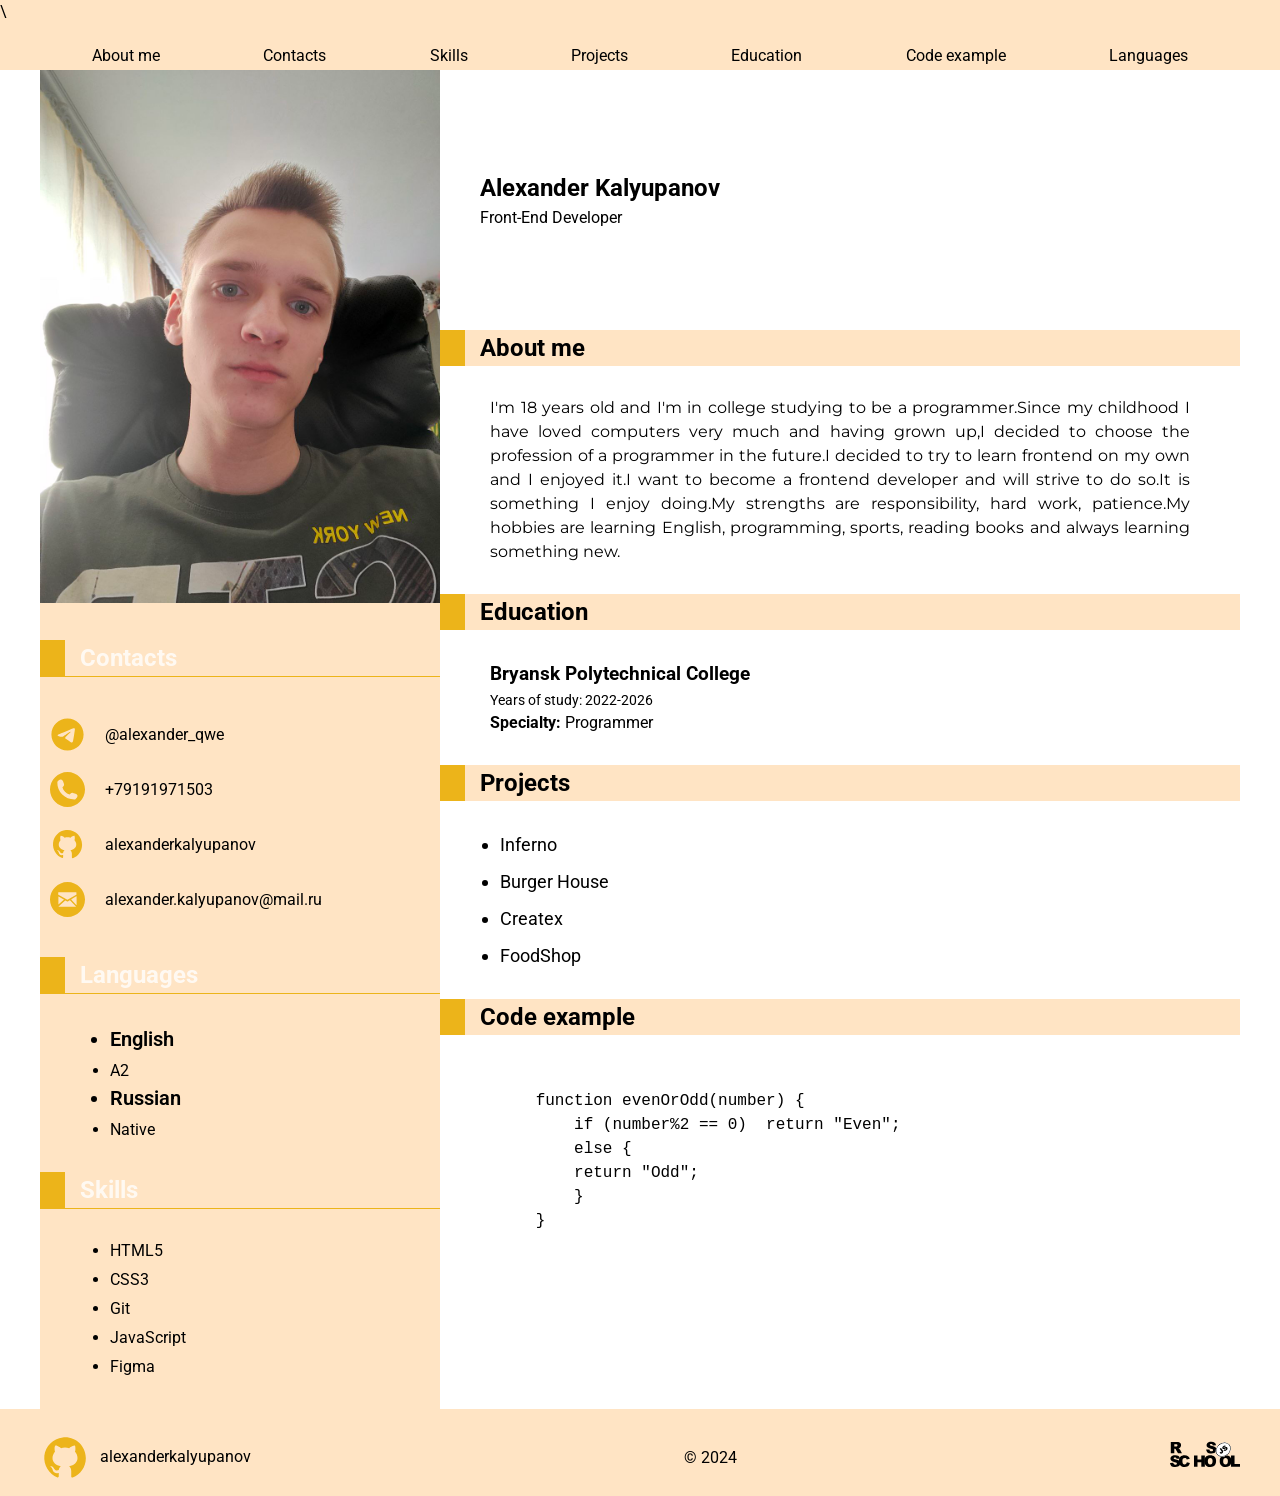
==== commit 8d5cb52f: "fix: del space in about__me--content" ====
--- a/index.html
+++ b/index.html
@@ -13,7 +13,7 @@
     <link rel="stylesheet" href="style.css">
 </head>
 <body>
-    <header class="header">
+    <header class="header">\
         <div class="container">
             <nav class="nav">
                 <ul class="nav-list">
@@ -27,7 +27,7 @@
                         <a href="#skills" class="list-item_link">Skills</a>
                     </li>
                     <li class="list-item">
-                        <a href="#project" class="list-item_link">Projects</a>
+                        <a href="#projects" class="list-item_link">Projects</a>
                     </li>
                     <li class="list-item">
                         <a href="#education" class="list-item_link">Education</a>
@@ -106,7 +106,7 @@
                             <h2>About me</h2>
                         </div>
                         <div class="about__me--content">
-                            <p>I'm 18 years old and I'm in college studying to be a programmer.Since my childhood I have loved computers very much and having grown up,I decided to choose the profession of a programmer in the future.I decided to try to learn frontend on my own and I enjoyed it. I want to become a frontend developer and will strive to do so.It is something I enjoy doing.My strengths are responsibility, hard work, patience. My hobbies are learning English, programming, sports, reading books and always learning something new.</p>
+                            <p>I'm 18 years old and I'm in college studying to be a programmer.Since my childhood I have loved computers very much and having grown up,I decided to choose the profession of a programmer in the future.I decided to try to learn frontend on my own and I enjoyed it.I want to become a frontend developer and will strive to do so.It is something I enjoy doing.My strengths are responsibility, hard work, patience.My hobbies are learning English, programming, sports, reading books and always learning something new.</p>
                         </div>
                     </section>
                     <section class="education" id="education">
@@ -165,7 +165,7 @@
         <div class="container">
             <div class="footer__box">
                 <div class="footer__item">
-                    <img src="assets/icons/github.svg" alt="github logo" class="contacts__img" style="width: 50px; height: 50px;">
+                    <img src="assets/icons/github.svg" alt="github logo" class="contacts__img">
                     <a href="https://github.com/alexanderkalyupanov" target="_blank" class="footer__link">alexanderkalyupanov</a>
                 </div>
                 <div class="footer__item">
@@ -173,7 +173,7 @@
                 </div>
                 <div class="footer__item">
                     <a href="https://rs.school/courses/javascript-ru" target="_blank" >
-                        <img src="assets/icons/rsschool-logo.svg" alt="rsschool logo" class="footer__logo" style="width: 70px; height: 70px;">
+                        <img src="assets/icons/rsschool-logo.svg" alt="rsschool logo" class="footer__logo">
                     </a>
                 </div>
             </div>
@@ -182,5 +182,3 @@
 </body>
 </html>
 
-
-
--- a/style.css
+++ b/style.css
@@ -2,6 +2,14 @@
   box-sizing: border-box;
   margin: 0;
   padding: 0;
+}
+
+html {
+  scroll-behavior: smooth;
+}
+
+html {
+  scroll-behavior: smooth;
 }
 
 html {
@@ -40,10 +48,6 @@
   color: black;
   cursor: pointer;
   transition: 0.3s;
-    text-decoration: none;
-    color: black;
-    cursor: pointer;
-    transition: 0.3s;
 }
 
 .list-item_link:after,
@@ -125,12 +129,8 @@
 }
 
 .contacts__list {
-  display: flex;
   flex-direction: column;
   margin-bottom: 30px;
-    display: flex;
-    flex-direction: column;
-    margin-bottom: 30px;
 }
 
 .contacts__item {
@@ -162,14 +162,16 @@
 }
 
 .title__left:first-child {
-    margin-top: 30px;
+  margin-top: 30px;
+}
+
+.title__left:first-child {
+  margin-top: 30px;
 }
 
 .languages__list {
   padding-left: 70px;
   margin-bottom: 30px;
-    padding-left: 70px;
-    margin-bottom: 30px;
 }
 
 .languages__list--item {
@@ -185,8 +187,6 @@
 .skills__list {
   padding-left: 70px;
   margin-bottom: 30px;
-    padding-left: 70px;
-    margin-bottom: 30px;
 }
 
 .skills__list--item {
@@ -255,4 +255,3 @@
   color: black;
   cursor: pointer;
 }
-
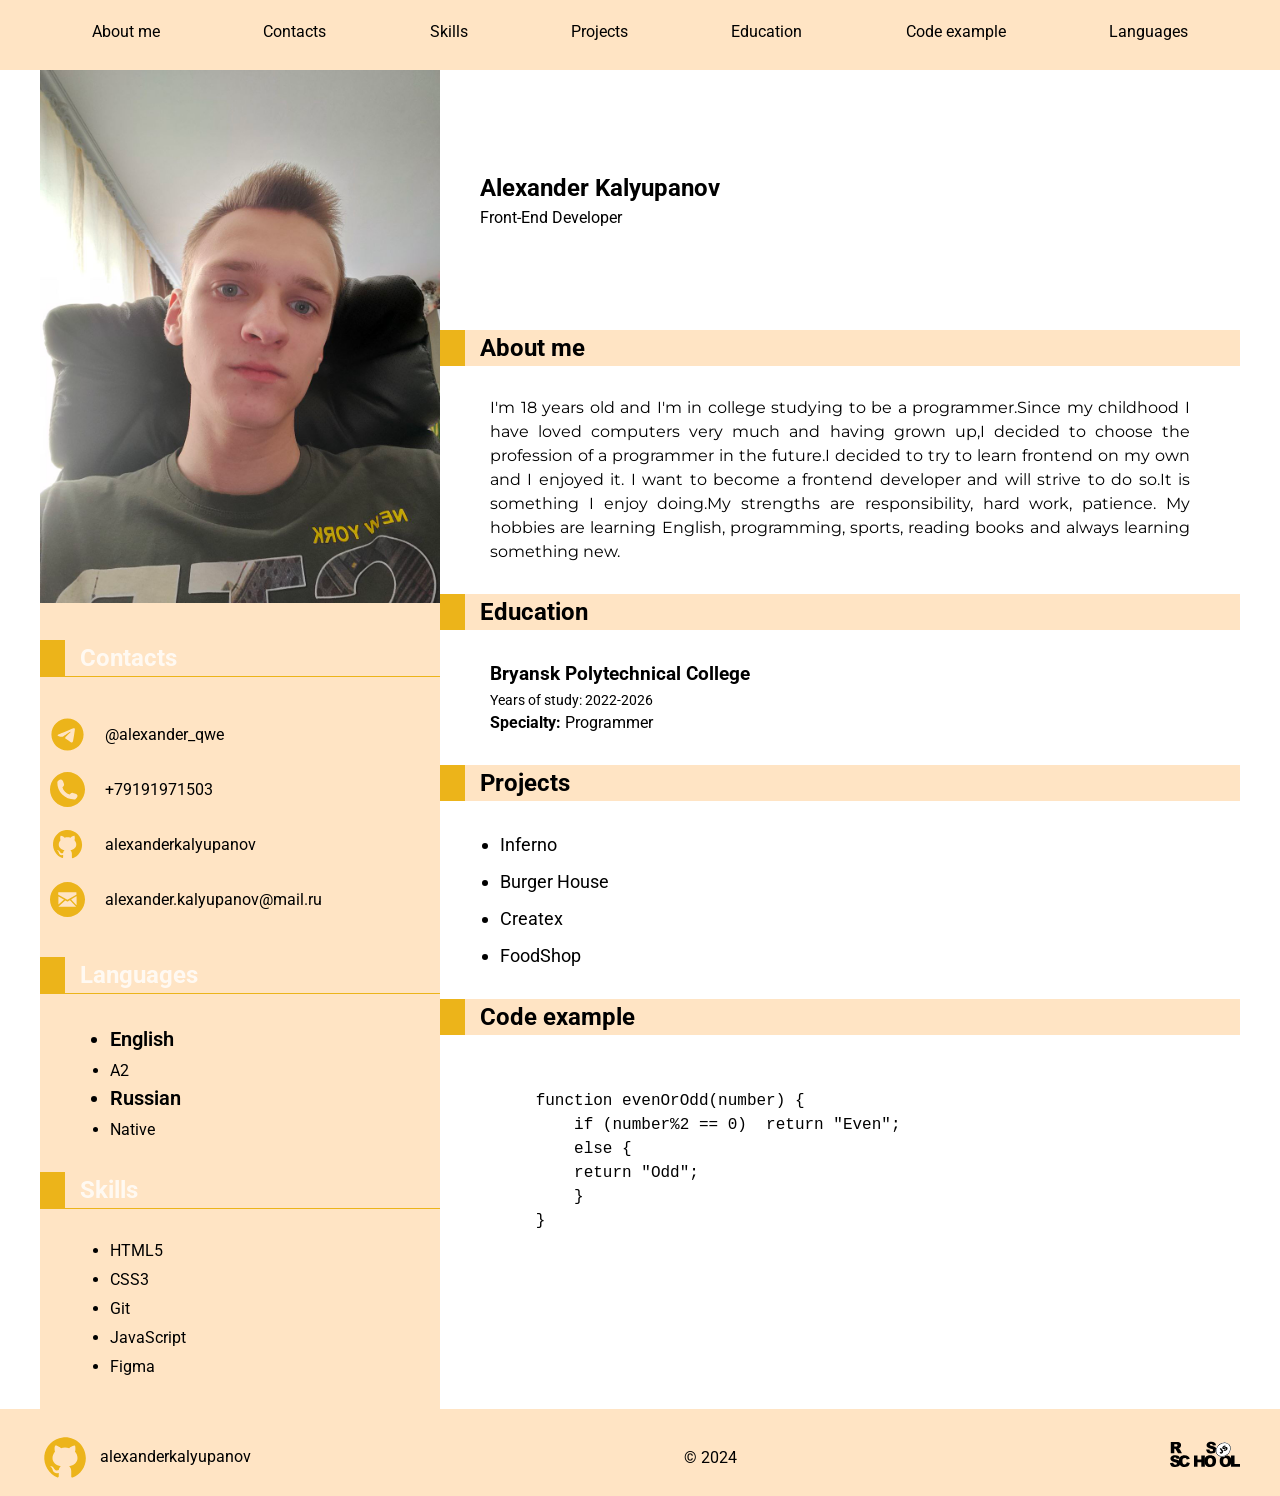
==== commit 2044528a: "Merge branch 'gh-pages' into rsschool-cv-html" ====
--- a/index.html
+++ b/index.html
@@ -13,7 +13,7 @@
     <link rel="stylesheet" href="style.css">
 </head>
 <body>
-    <header class="header">\
+    <header class="header">
         <div class="container">
             <nav class="nav">
                 <ul class="nav-list">
@@ -27,7 +27,7 @@
                         <a href="#skills" class="list-item_link">Skills</a>
                     </li>
                     <li class="list-item">
-                        <a href="#projects" class="list-item_link">Projects</a>
+                        <a href="#project" class="list-item_link">Projects</a>
                     </li>
                     <li class="list-item">
                         <a href="#education" class="list-item_link">Education</a>
@@ -106,7 +106,7 @@
                             <h2>About me</h2>
                         </div>
                         <div class="about__me--content">
-                            <p>I'm 18 years old and I'm in college studying to be a programmer.Since my childhood I have loved computers very much and having grown up,I decided to choose the profession of a programmer in the future.I decided to try to learn frontend on my own and I enjoyed it.I want to become a frontend developer and will strive to do so.It is something I enjoy doing.My strengths are responsibility, hard work, patience.My hobbies are learning English, programming, sports, reading books and always learning something new.</p>
+                            <p>I'm 18 years old and I'm in college studying to be a programmer.Since my childhood I have loved computers very much and having grown up,I decided to choose the profession of a programmer in the future.I decided to try to learn frontend on my own and I enjoyed it. I want to become a frontend developer and will strive to do so.It is something I enjoy doing.My strengths are responsibility, hard work, patience. My hobbies are learning English, programming, sports, reading books and always learning something new.</p>
                         </div>
                     </section>
                     <section class="education" id="education">
@@ -182,3 +182,5 @@
 </body>
 </html>
 
+
+
--- a/style.css
+++ b/style.css
@@ -2,14 +2,6 @@
   box-sizing: border-box;
   margin: 0;
   padding: 0;
-}
-
-html {
-  scroll-behavior: smooth;
-}
-
-html {
-  scroll-behavior: smooth;
 }
 
 html {
@@ -48,6 +40,10 @@
   color: black;
   cursor: pointer;
   transition: 0.3s;
+    text-decoration: none;
+    color: black;
+    cursor: pointer;
+    transition: 0.3s;
 }
 
 .list-item_link:after,
@@ -131,6 +127,9 @@
 .contacts__list {
   flex-direction: column;
   margin-bottom: 30px;
+    display: flex;
+    flex-direction: column;
+    margin-bottom: 30px;
 }
 
 .contacts__item {
@@ -165,13 +164,12 @@
   margin-top: 30px;
 }
 
-.title__left:first-child {
-  margin-top: 30px;
-}
 
 .languages__list {
   padding-left: 70px;
   margin-bottom: 30px;
+    padding-left: 70px;
+    margin-bottom: 30px;
 }
 
 .languages__list--item {
@@ -187,6 +185,8 @@
 .skills__list {
   padding-left: 70px;
   margin-bottom: 30px;
+    padding-left: 70px;
+    margin-bottom: 30px;
 }
 
 .skills__list--item {
@@ -255,3 +255,4 @@
   color: black;
   cursor: pointer;
 }
+
